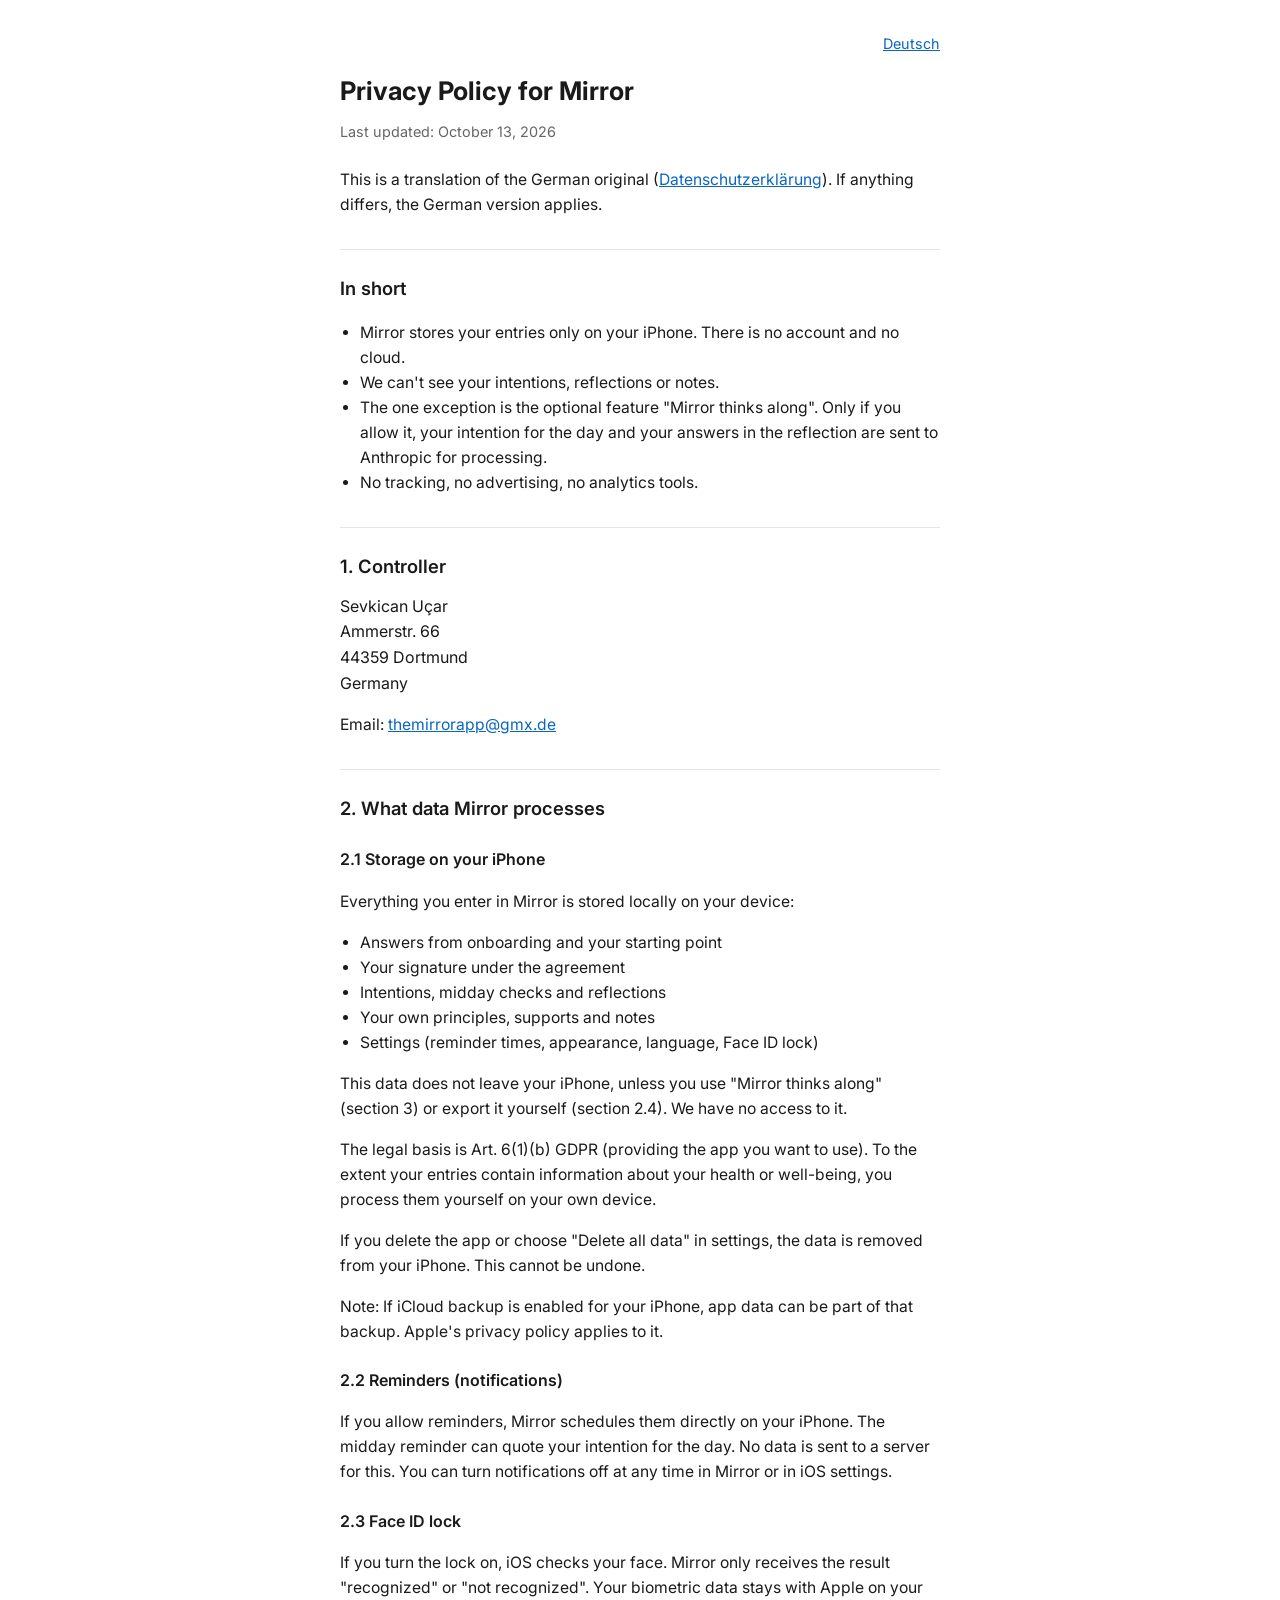
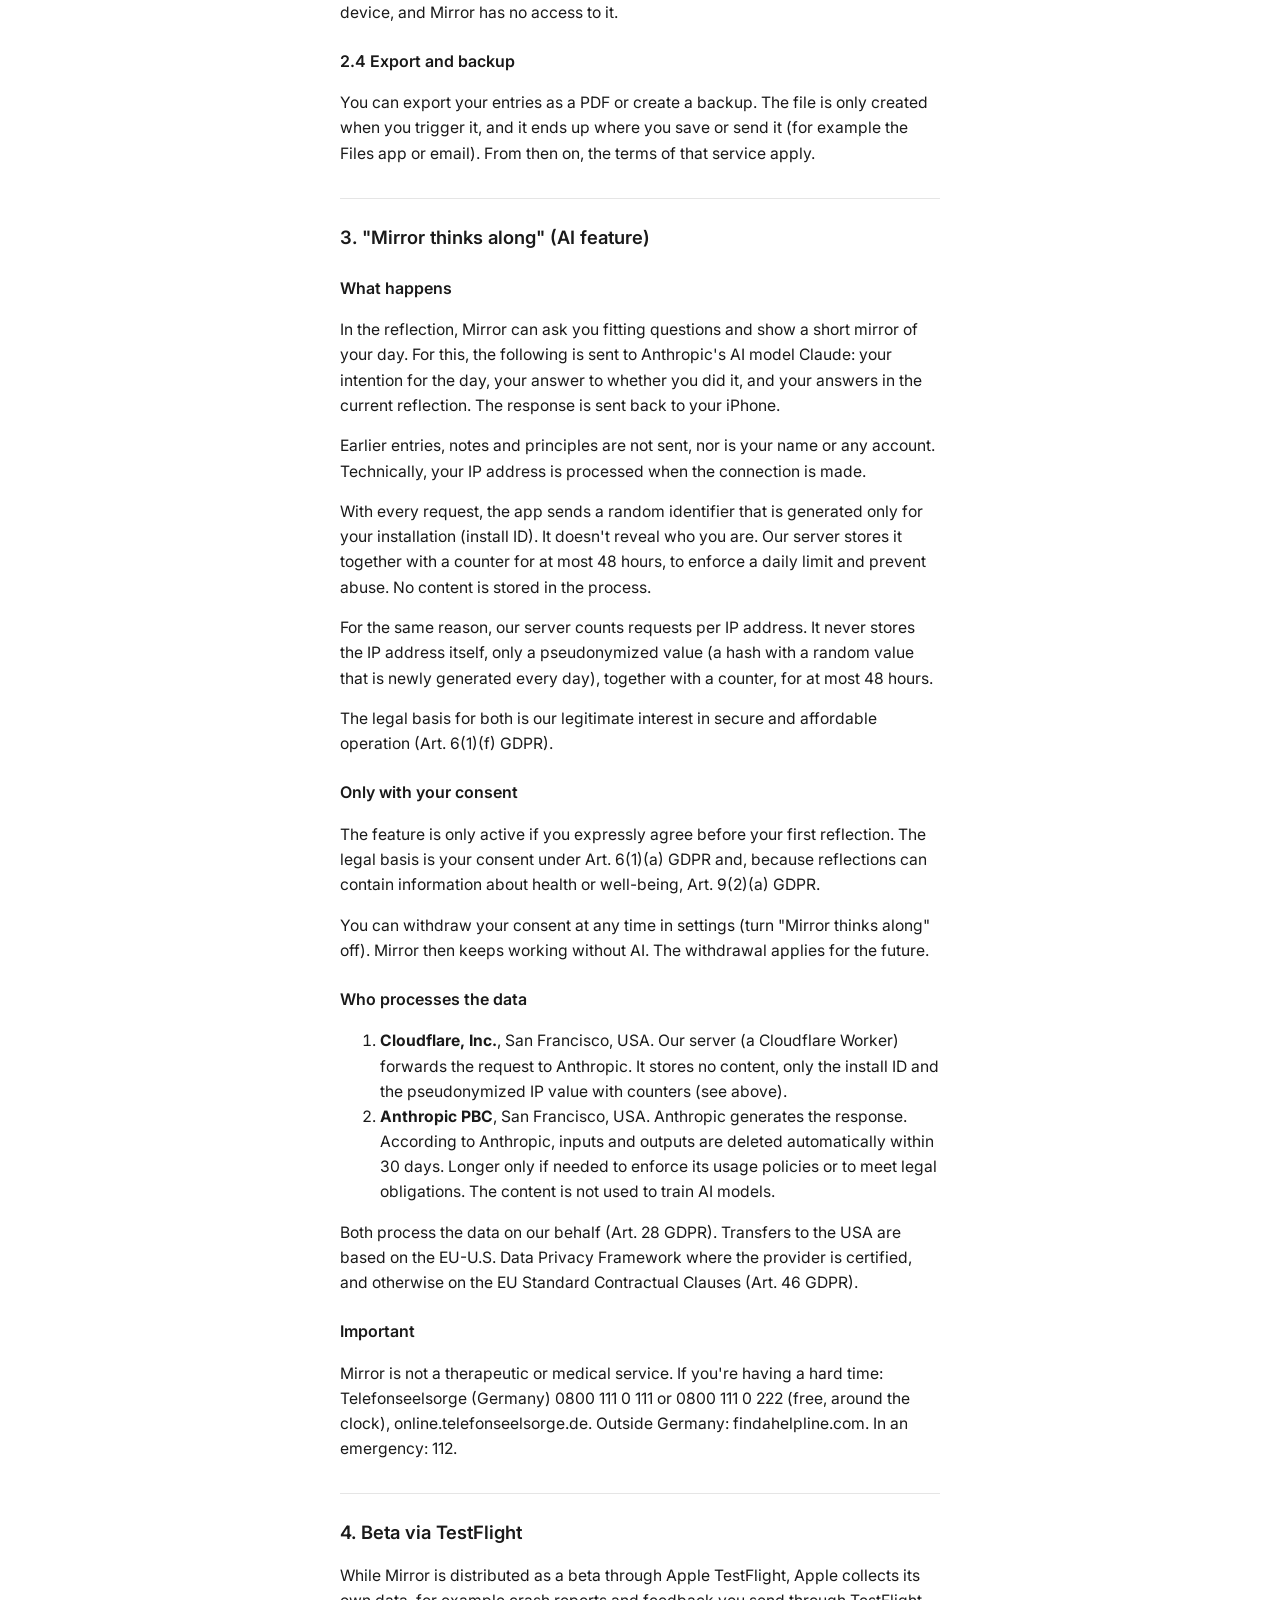
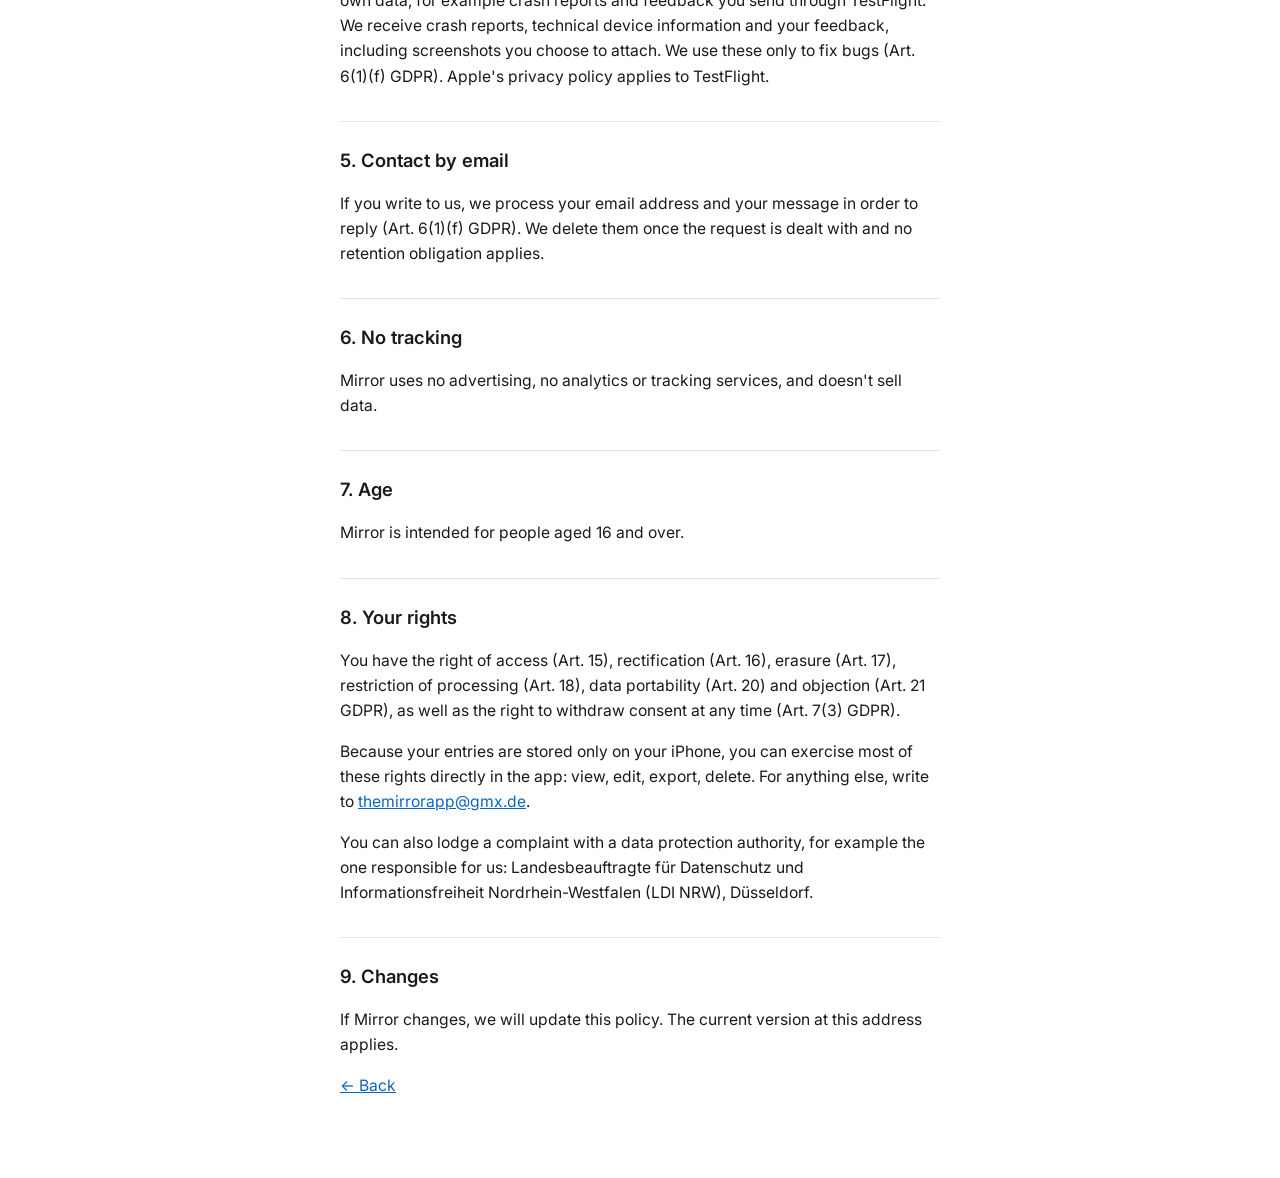
==== datenschutz-en.html @ 7884ecce "last stand 17.11" ====
<!DOCTYPE html>
<html lang="en">
<head>
<meta charset="UTF-8">
<meta name="viewport" content="width=device-width, initial-scale=1">
<title>Privacy Policy — Mirror</title>
<link rel="preconnect" href="https://fonts.googleapis.com">
<link rel="preconnect" href="https://fonts.gstatic.com" crossorigin>
<link href="https://fonts.googleapis.com/css2?family=Inter:wght@400;600;700&display=swap" rel="stylesheet">
<link rel="stylesheet" href="style.css">
</head>
<body>
<main>
  <p class="lang-switch"><a href="datenschutz.html">Deutsch</a></p>
  <h1>Privacy Policy for Mirror</h1>
  <p class="meta">Last updated: October 13, 2026</p>

  <p>This is a translation of the German original (<a href="datenschutz.html">Datenschutzerklärung</a>). If anything differs, the German version applies.</p>

  <h2>In short</h2>
  <ul>
    <li>Mirror stores your entries only on your iPhone. There is no account and no cloud.</li>
    <li>We can't see your intentions, reflections or notes.</li>
    <li>The one exception is the optional feature "Mirror thinks along". Only if you allow it, your intention for the day and your answers in the reflection are sent to Anthropic for processing.</li>
    <li>No tracking, no advertising, no analytics tools.</li>
  </ul>

  <h2>1. Controller</h2>
  <address>
    Sevkican Uçar<br>
    Ammerstr. 66<br>
    44359 Dortmund<br>
    Germany
  </address>
  <p>Email: <a href="mailto:themirrorapp@gmx.de">themirrorapp@gmx.de</a></p>

  <h2>2. What data Mirror processes</h2>

  <h3>2.1 Storage on your iPhone</h3>
  <p>Everything you enter in Mirror is stored locally on your device:</p>
  <ul>
    <li>Answers from onboarding and your starting point</li>
    <li>Your signature under the agreement</li>
    <li>Intentions, midday checks and reflections</li>
    <li>Your own principles, supports and notes</li>
    <li>Settings (reminder times, appearance, language, Face ID lock)</li>
  </ul>
  <p>This data does not leave your iPhone, unless you use "Mirror thinks along" (section 3) or export it yourself (section 2.4). We have no access to it.</p>
  <p>The legal basis is Art. 6(1)(b) GDPR (providing the app you want to use). To the extent your entries contain information about your health or well-being, you process them yourself on your own device.</p>
  <p>If you delete the app or choose "Delete all data" in settings, the data is removed from your iPhone. This cannot be undone.</p>
  <p>Note: If iCloud backup is enabled for your iPhone, app data can be part of that backup. Apple's privacy policy applies to it.</p>

  <h3>2.2 Reminders (notifications)</h3>
  <p>If you allow reminders, Mirror schedules them directly on your iPhone. The midday reminder can quote your intention for the day. No data is sent to a server for this. You can turn notifications off at any time in Mirror or in iOS settings.</p>

  <h3>2.3 Face ID lock</h3>
  <p>If you turn the lock on, iOS checks your face. Mirror only receives the result "recognized" or "not recognized". Your biometric data stays with Apple on your device, and Mirror has no access to it.</p>

  <h3>2.4 Export and backup</h3>
  <p>You can export your entries as a PDF or create a backup. The file is only created when you trigger it, and it ends up where you save or send it (for example the Files app or email). From then on, the terms of that service apply.</p>

  <h2>3. "Mirror thinks along" (AI feature)</h2>

  <h3>What happens</h3>
  <p>In the reflection, Mirror can ask you fitting questions and show a short mirror of your day. For this, the following is sent to Anthropic's AI model Claude: your intention for the day, your answer to whether you did it, and your answers in the current reflection. The response is sent back to your iPhone.</p>
  <p>Earlier entries, notes and principles are not sent, nor is your name or any account. Technically, your IP address is processed when the connection is made.</p>
  <p>With every request, the app sends a random identifier that is generated only for your installation (install ID). It doesn't reveal who you are. Our server stores it together with a counter for at most 48 hours, to enforce a daily limit and prevent abuse. No content is stored in the process.</p>
  <p>For the same reason, our server counts requests per IP address. It never stores the IP address itself, only a pseudonymized value (a hash with a random value that is newly generated every day), together with a counter, for at most 48 hours.</p>
  <p>The legal basis for both is our legitimate interest in secure and affordable operation (Art. 6(1)(f) GDPR).</p>

  <h3>Only with your consent</h3>
  <p>The feature is only active if you expressly agree before your first reflection. The legal basis is your consent under Art. 6(1)(a) GDPR and, because reflections can contain information about health or well-being, Art. 9(2)(a) GDPR.</p>
  <p>You can withdraw your consent at any time in settings (turn "Mirror thinks along" off). Mirror then keeps working without AI. The withdrawal applies for the future.</p>

  <h3>Who processes the data</h3>
  <ol>
    <li><strong>Cloudflare, Inc.</strong>, San Francisco, USA. Our server (a Cloudflare Worker) forwards the request to Anthropic. It stores no content, only the install ID and the pseudonymized IP value with counters (see above).</li>
    <li><strong>Anthropic PBC</strong>, San Francisco, USA. Anthropic generates the response. According to Anthropic, inputs and outputs are deleted automatically within 30 days. Longer only if needed to enforce its usage policies or to meet legal obligations. The content is not used to train AI models.</li>
  </ol>
  <p>Both process the data on our behalf (Art. 28 GDPR). Transfers to the USA are based on the EU-U.S. Data Privacy Framework where the provider is certified, and otherwise on the EU Standard Contractual Clauses (Art. 46 GDPR).</p>

  <h3>Important</h3>
  <p>Mirror is not a therapeutic or medical service. If you're having a hard time: Telefonseelsorge (Germany) 0800 111 0 111 or 0800 111 0 222 (free, around the clock), online.telefonseelsorge.de. Outside Germany: findahelpline.com. In an emergency: 112.</p>

  <h2>4. Beta via TestFlight</h2>
  <p>While Mirror is distributed as a beta through Apple TestFlight, Apple collects its own data, for example crash reports and feedback you send through TestFlight. We receive crash reports, technical device information and your feedback, including screenshots you choose to attach. We use these only to fix bugs (Art. 6(1)(f) GDPR). Apple's privacy policy applies to TestFlight.</p>

  <h2>5. Contact by email</h2>
  <p>If you write to us, we process your email address and your message in order to reply (Art. 6(1)(f) GDPR). We delete them once the request is dealt with and no retention obligation applies.</p>

  <h2>6. No tracking</h2>
  <p>Mirror uses no advertising, no analytics or tracking services, and doesn't sell data.</p>

  <h2>7. Age</h2>
  <p>Mirror is intended for people aged 16 and over.</p>

  <h2>8. Your rights</h2>
  <p>You have the right of access (Art. 15), rectification (Art. 16), erasure (Art. 17), restriction of processing (Art. 18), data portability (Art. 20) and objection (Art. 21 GDPR), as well as the right to withdraw consent at any time (Art. 7(3) GDPR).</p>
  <p>Because your entries are stored only on your iPhone, you can exercise most of these rights directly in the app: view, edit, export, delete. For anything else, write to <a href="mailto:themirrorapp@gmx.de">themirrorapp@gmx.de</a>.</p>
  <p>You can also lodge a complaint with a data protection authority, for example the one responsible for us: Landesbeauftragte für Datenschutz und Informationsfreiheit Nordrhein-Westfalen (LDI NRW), Düsseldorf.</p>

  <h2>9. Changes</h2>
  <p>If Mirror changes, we will update this policy. The current version at this address applies.</p>

  <p><a href="index.html">&larr; Back</a></p>
</main>
</body>
</html>
---- style.css ----
:root {
  --bg: #ffffff;
  --fg: #1a1a1a;
  --muted: #666666;
  --link: #0a66c2;
  --border: #e5e5e5;
}

@media (prefers-color-scheme: dark) {
  :root {
    --bg: #121212;
    --fg: #f0f0f0;
    --muted: #a0a0a0;
    --link: #6ab0f3;
    --border: #2a2a2a;
  }
}

* {
  box-sizing: border-box;
}

body {
  margin: 0;
  background: var(--bg);
  color: var(--fg);
  font-family: 'Inter', -apple-system, BlinkMacSystemFont, 'Segoe UI', sans-serif;
  line-height: 1.6;
  -webkit-font-smoothing: antialiased;
}

main {
  max-width: 640px;
  margin: 0 auto;
  padding: 32px 20px 64px;
}

h1 {
  font-size: 1.6rem;
  font-weight: 700;
  margin: 0 0 8px;
}

h2 {
  font-size: 1.15rem;
  font-weight: 600;
  margin: 32px 0 12px;
  border-top: 1px solid var(--border);
  padding-top: 24px;
}

h3 {
  font-size: 1rem;
  font-weight: 600;
  margin: 24px 0 8px;
}

p, li {
  font-size: 0.98rem;
}

.meta {
  color: var(--muted);
  font-size: 0.9rem;
  margin: 0 0 24px;
}

a {
  color: var(--link);
  text-decoration: underline;
}

ul {
  padding-left: 20px;
}

.index-links {
  list-style: none;
  padding: 0;
  margin-top: 24px;
}

.index-links li {
  margin-bottom: 12px;
}

.index-links a {
  display: inline-block;
  font-size: 1.05rem;
}

address {
  font-style: normal;
}

.lang-switch {
  text-align: right;
  font-size: 0.9rem;
  margin: 0 0 16px;
}
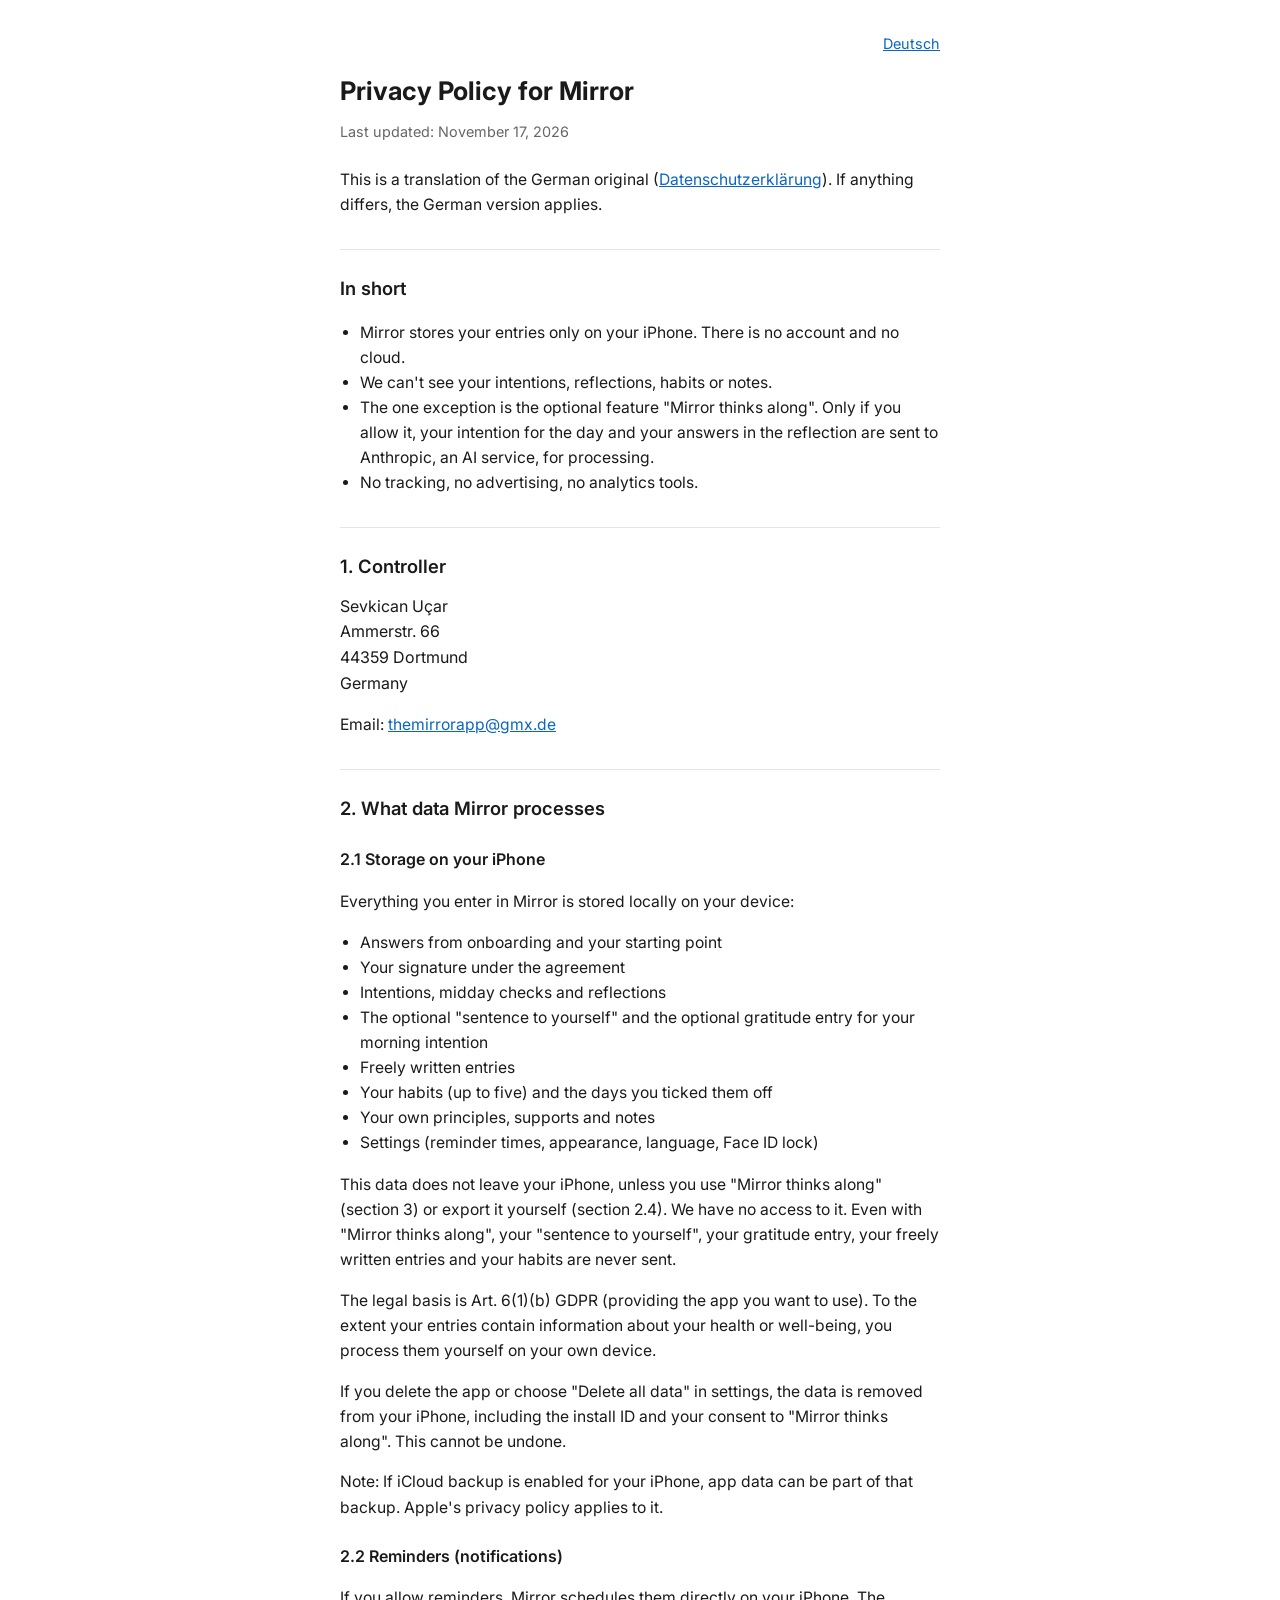
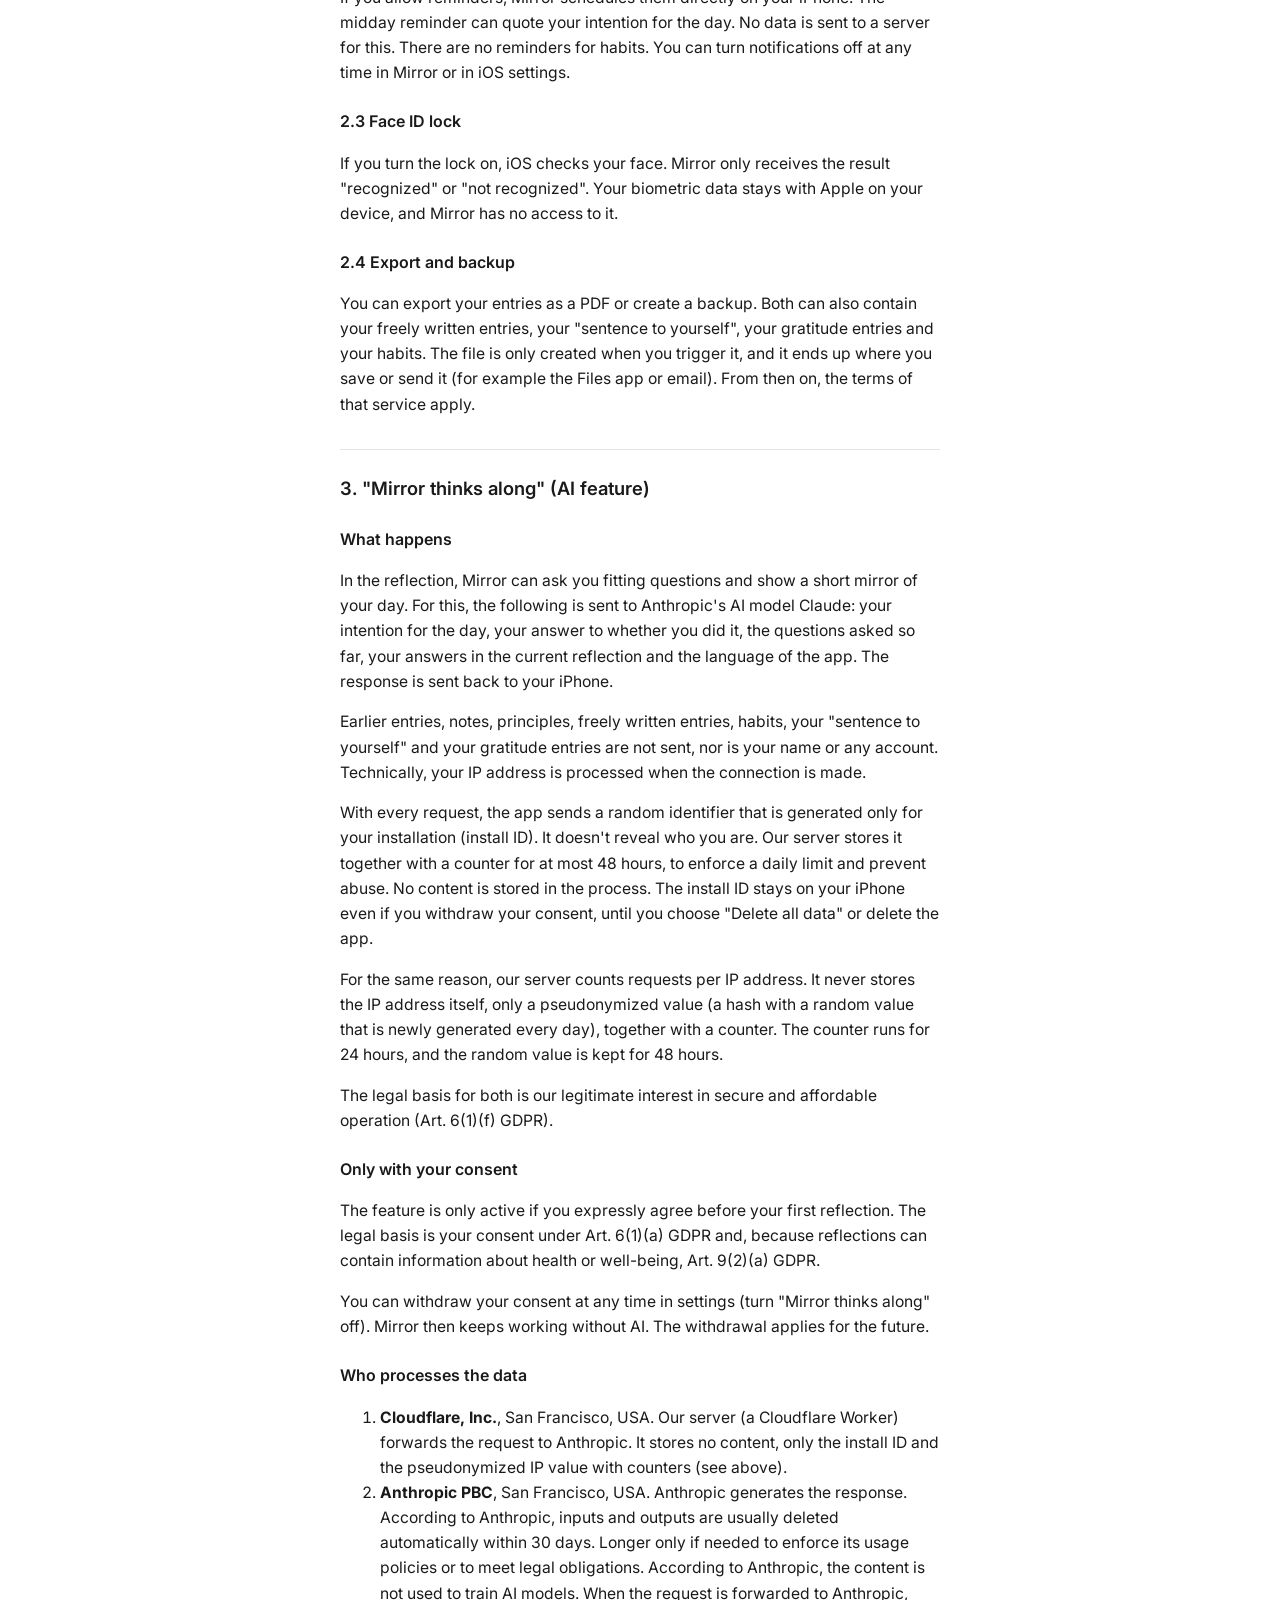
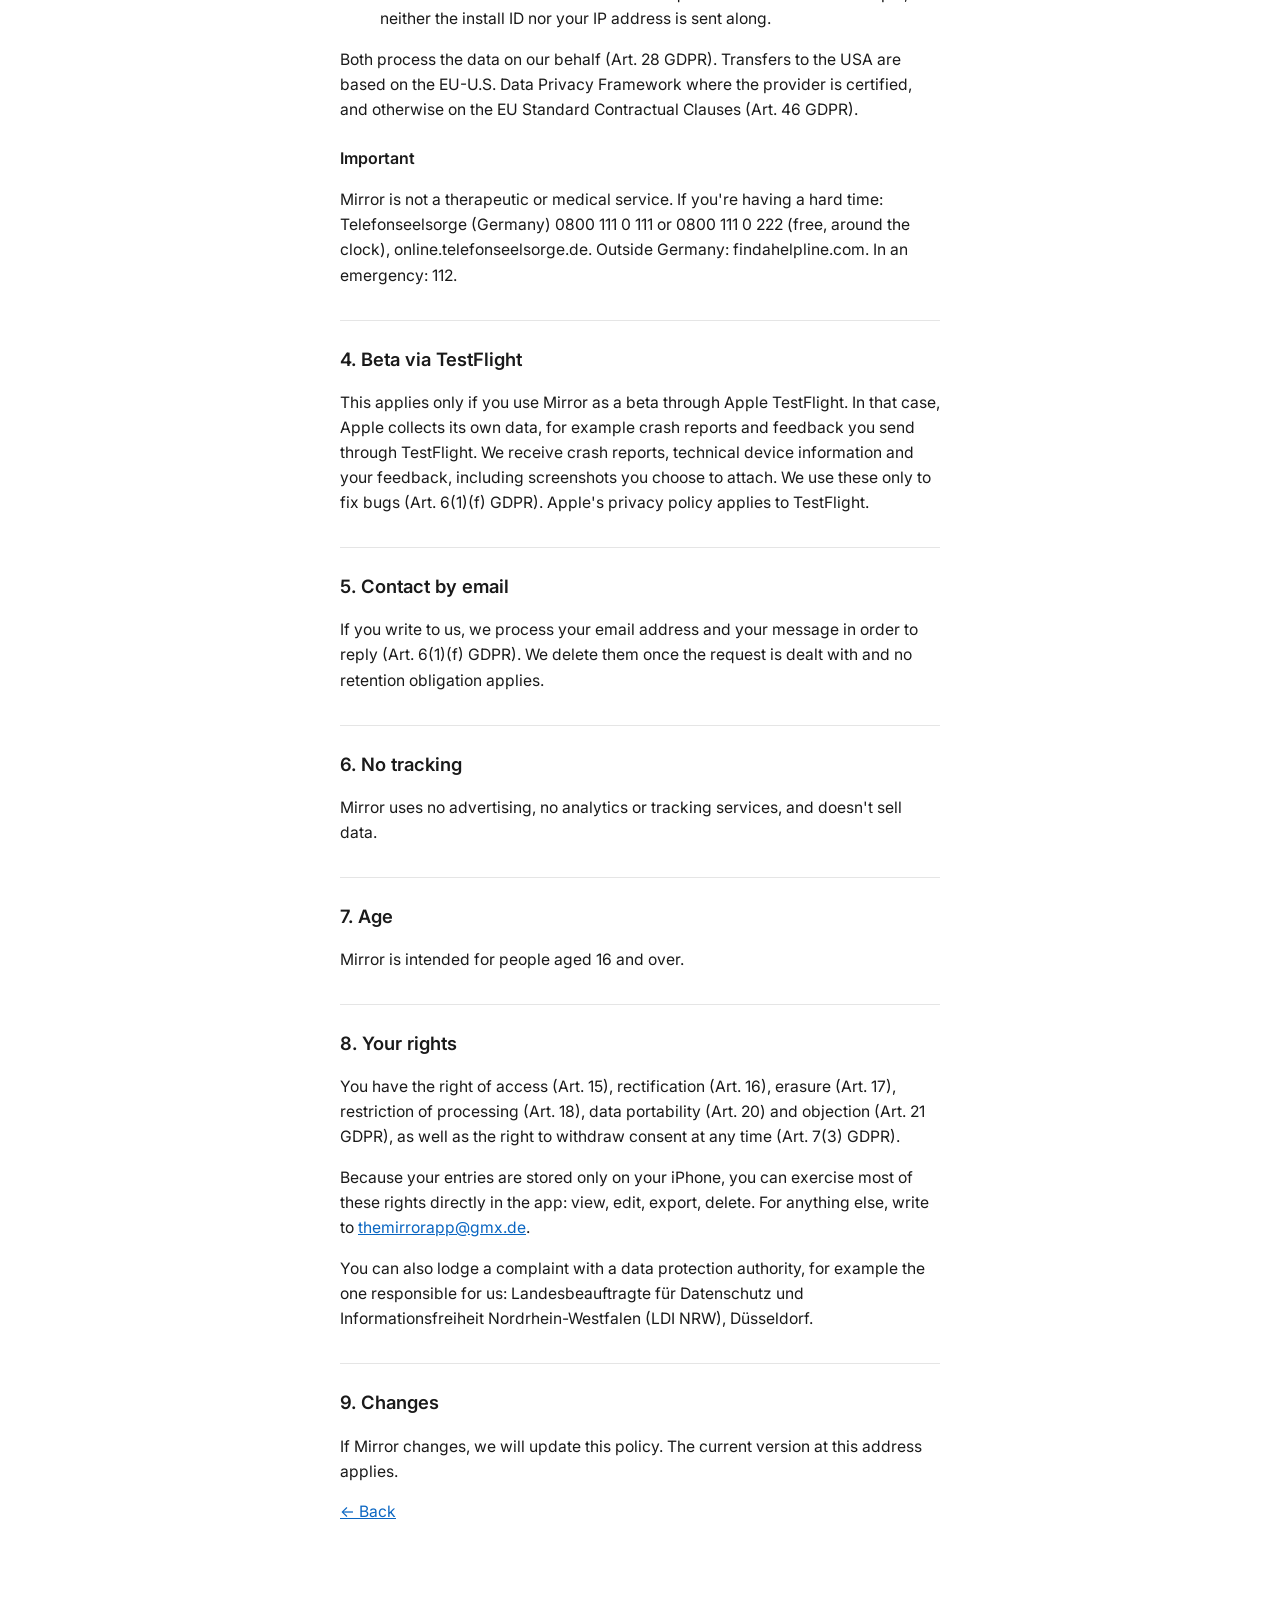
==== commit f78b31b1: "en sup" ====
--- a/datenschutz-en.html
+++ b/datenschutz-en.html
@@ -13,15 +13,15 @@
 <main>
   <p class="lang-switch"><a href="datenschutz.html">Deutsch</a></p>
   <h1>Privacy Policy for Mirror</h1>
-  <p class="meta">Last updated: October 13, 2026</p>
+  <p class="meta">Last updated: November 17, 2026</p>
 
   <p>This is a translation of the German original (<a href="datenschutz.html">Datenschutzerklärung</a>). If anything differs, the German version applies.</p>
 
   <h2>In short</h2>
   <ul>
     <li>Mirror stores your entries only on your iPhone. There is no account and no cloud.</li>
-    <li>We can't see your intentions, reflections or notes.</li>
-    <li>The one exception is the optional feature "Mirror thinks along". Only if you allow it, your intention for the day and your answers in the reflection are sent to Anthropic for processing.</li>
+    <li>We can't see your intentions, reflections, habits or notes.</li>
+    <li>The one exception is the optional feature "Mirror thinks along". Only if you allow it, your intention for the day and your answers in the reflection are sent to Anthropic, an AI service, for processing.</li>
     <li>No tracking, no advertising, no analytics tools.</li>
   </ul>
 
@@ -42,30 +42,33 @@
     <li>Answers from onboarding and your starting point</li>
     <li>Your signature under the agreement</li>
     <li>Intentions, midday checks and reflections</li>
+    <li>The optional "sentence to yourself" and the optional gratitude entry for your morning intention</li>
+    <li>Freely written entries</li>
+    <li>Your habits (up to five) and the days you ticked them off</li>
     <li>Your own principles, supports and notes</li>
     <li>Settings (reminder times, appearance, language, Face ID lock)</li>
   </ul>
-  <p>This data does not leave your iPhone, unless you use "Mirror thinks along" (section 3) or export it yourself (section 2.4). We have no access to it.</p>
+  <p>This data does not leave your iPhone, unless you use "Mirror thinks along" (section 3) or export it yourself (section 2.4). We have no access to it. Even with "Mirror thinks along", your "sentence to yourself", your gratitude entry, your freely written entries and your habits are never sent.</p>
   <p>The legal basis is Art. 6(1)(b) GDPR (providing the app you want to use). To the extent your entries contain information about your health or well-being, you process them yourself on your own device.</p>
-  <p>If you delete the app or choose "Delete all data" in settings, the data is removed from your iPhone. This cannot be undone.</p>
+  <p>If you delete the app or choose "Delete all data" in settings, the data is removed from your iPhone, including the install ID and your consent to "Mirror thinks along". This cannot be undone.</p>
   <p>Note: If iCloud backup is enabled for your iPhone, app data can be part of that backup. Apple's privacy policy applies to it.</p>
 
   <h3>2.2 Reminders (notifications)</h3>
-  <p>If you allow reminders, Mirror schedules them directly on your iPhone. The midday reminder can quote your intention for the day. No data is sent to a server for this. You can turn notifications off at any time in Mirror or in iOS settings.</p>
+  <p>If you allow reminders, Mirror schedules them directly on your iPhone. The midday reminder can quote your intention for the day. No data is sent to a server for this. There are no reminders for habits. You can turn notifications off at any time in Mirror or in iOS settings.</p>
 
   <h3>2.3 Face ID lock</h3>
   <p>If you turn the lock on, iOS checks your face. Mirror only receives the result "recognized" or "not recognized". Your biometric data stays with Apple on your device, and Mirror has no access to it.</p>
 
   <h3>2.4 Export and backup</h3>
-  <p>You can export your entries as a PDF or create a backup. The file is only created when you trigger it, and it ends up where you save or send it (for example the Files app or email). From then on, the terms of that service apply.</p>
+  <p>You can export your entries as a PDF or create a backup. Both can also contain your freely written entries, your "sentence to yourself", your gratitude entries and your habits. The file is only created when you trigger it, and it ends up where you save or send it (for example the Files app or email). From then on, the terms of that service apply.</p>
 
   <h2>3. "Mirror thinks along" (AI feature)</h2>
 
   <h3>What happens</h3>
-  <p>In the reflection, Mirror can ask you fitting questions and show a short mirror of your day. For this, the following is sent to Anthropic's AI model Claude: your intention for the day, your answer to whether you did it, and your answers in the current reflection. The response is sent back to your iPhone.</p>
-  <p>Earlier entries, notes and principles are not sent, nor is your name or any account. Technically, your IP address is processed when the connection is made.</p>
-  <p>With every request, the app sends a random identifier that is generated only for your installation (install ID). It doesn't reveal who you are. Our server stores it together with a counter for at most 48 hours, to enforce a daily limit and prevent abuse. No content is stored in the process.</p>
-  <p>For the same reason, our server counts requests per IP address. It never stores the IP address itself, only a pseudonymized value (a hash with a random value that is newly generated every day), together with a counter, for at most 48 hours.</p>
+  <p>In the reflection, Mirror can ask you fitting questions and show a short mirror of your day. For this, the following is sent to Anthropic's AI model Claude: your intention for the day, your answer to whether you did it, the questions asked so far, your answers in the current reflection and the language of the app. The response is sent back to your iPhone.</p>
+  <p>Earlier entries, notes, principles, freely written entries, habits, your "sentence to yourself" and your gratitude entries are not sent, nor is your name or any account. Technically, your IP address is processed when the connection is made.</p>
+  <p>With every request, the app sends a random identifier that is generated only for your installation (install ID). It doesn't reveal who you are. Our server stores it together with a counter for at most 48 hours, to enforce a daily limit and prevent abuse. No content is stored in the process. The install ID stays on your iPhone even if you withdraw your consent, until you choose "Delete all data" or delete the app.</p>
+  <p>For the same reason, our server counts requests per IP address. It never stores the IP address itself, only a pseudonymized value (a hash with a random value that is newly generated every day), together with a counter. The counter runs for 24 hours, and the random value is kept for 48 hours.</p>
   <p>The legal basis for both is our legitimate interest in secure and affordable operation (Art. 6(1)(f) GDPR).</p>
 
   <h3>Only with your consent</h3>
@@ -75,7 +78,7 @@
   <h3>Who processes the data</h3>
   <ol>
     <li><strong>Cloudflare, Inc.</strong>, San Francisco, USA. Our server (a Cloudflare Worker) forwards the request to Anthropic. It stores no content, only the install ID and the pseudonymized IP value with counters (see above).</li>
-    <li><strong>Anthropic PBC</strong>, San Francisco, USA. Anthropic generates the response. According to Anthropic, inputs and outputs are deleted automatically within 30 days. Longer only if needed to enforce its usage policies or to meet legal obligations. The content is not used to train AI models.</li>
+    <li><strong>Anthropic PBC</strong>, San Francisco, USA. Anthropic generates the response. According to Anthropic, inputs and outputs are usually deleted automatically within 30 days. Longer only if needed to enforce its usage policies or to meet legal obligations. According to Anthropic, the content is not used to train AI models. When the request is forwarded to Anthropic, neither the install ID nor your IP address is sent along.</li>
   </ol>
   <p>Both process the data on our behalf (Art. 28 GDPR). Transfers to the USA are based on the EU-U.S. Data Privacy Framework where the provider is certified, and otherwise on the EU Standard Contractual Clauses (Art. 46 GDPR).</p>
 
@@ -83,7 +86,7 @@
   <p>Mirror is not a therapeutic or medical service. If you're having a hard time: Telefonseelsorge (Germany) 0800 111 0 111 or 0800 111 0 222 (free, around the clock), online.telefonseelsorge.de. Outside Germany: findahelpline.com. In an emergency: 112.</p>
 
   <h2>4. Beta via TestFlight</h2>
-  <p>While Mirror is distributed as a beta through Apple TestFlight, Apple collects its own data, for example crash reports and feedback you send through TestFlight. We receive crash reports, technical device information and your feedback, including screenshots you choose to attach. We use these only to fix bugs (Art. 6(1)(f) GDPR). Apple's privacy policy applies to TestFlight.</p>
+  <p>This applies only if you use Mirror as a beta through Apple TestFlight. In that case, Apple collects its own data, for example crash reports and feedback you send through TestFlight. We receive crash reports, technical device information and your feedback, including screenshots you choose to attach. We use these only to fix bugs (Art. 6(1)(f) GDPR). Apple's privacy policy applies to TestFlight.</p>
 
   <h2>5. Contact by email</h2>
   <p>If you write to us, we process your email address and your message in order to reply (Art. 6(1)(f) GDPR). We delete them once the request is dealt with and no retention obligation applies.</p>
